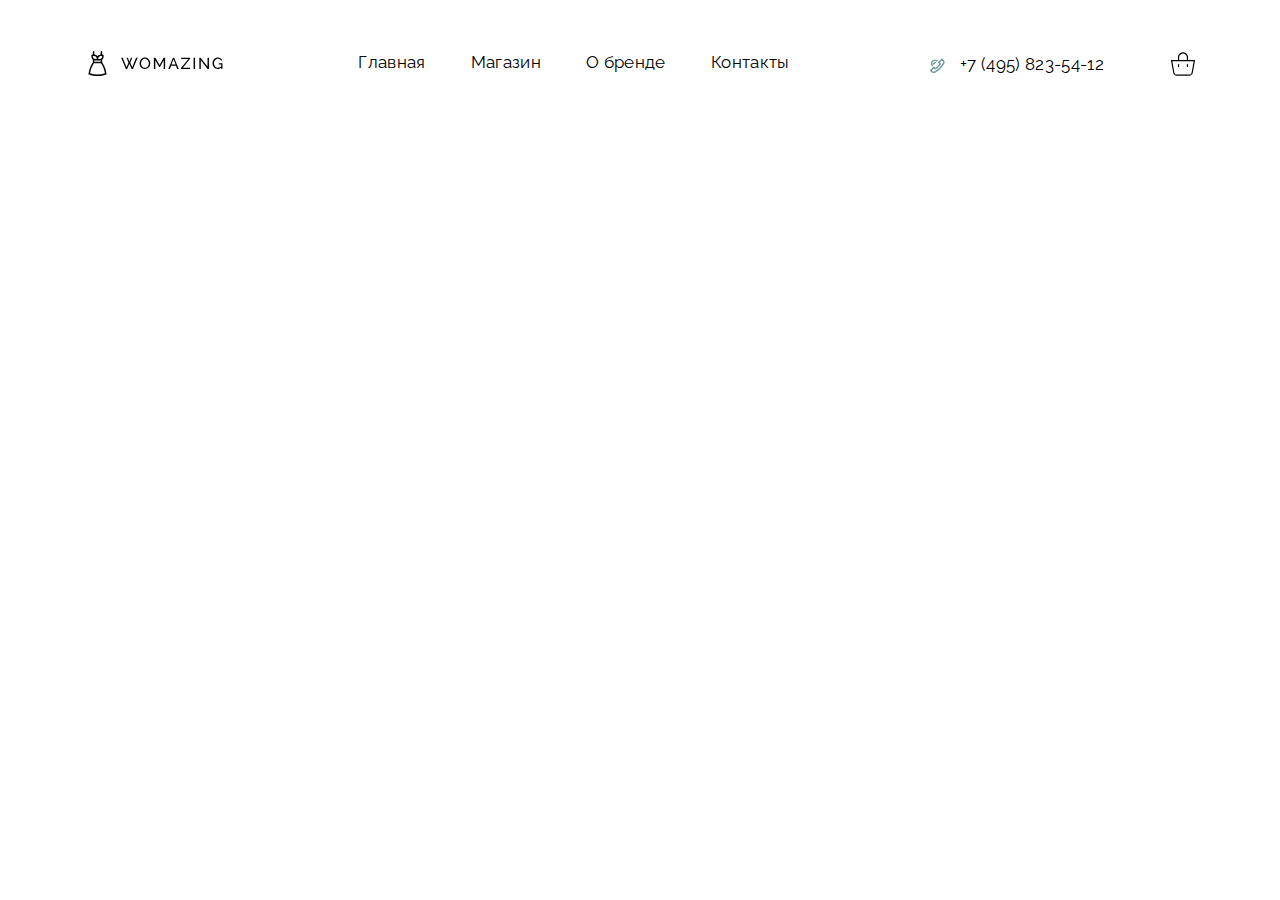
==== about.html @ d6d4c8df "first commit" ====
<!DOCTYPE html>
<html lang="en">
<head>
    <meta charset="UTF-8">
    <meta http-equiv="X-UA-Compatible" content="IE=edge">
    <meta name="viewport" content="width=device-width, initial-scale=1.0">
    <title>Womazing</title>
    <meta name="description" content="Womazing">
	<meta name="keywords" content="магазин, одежда, свитеры, купальники, футболки, покупки онлайн, мода">
	<!-- OG Tags -->
	<meta property="og:title" content="Womazing / Главная">
	<meta property="og:description" content="Womazing">
	<meta property="og:type" content="article">
	<meta property="og:site_name" content="WebCode">
	<!-- Styling -->
	<meta name="theme-color" content="#4985FF">
	<link rel="icon" type="image/png" href="./img/favicon.png">
    <!-- Bootstrap -->
    <!-- CSS -->
    <link href="https://fonts.googleapis.com/css2?family=Raleway:wght@400;500;700&display=swap" rel="stylesheet">
    <link rel="stylesheet" href="./css/style.css">
</head>
<body>
    <header class="header" id="header">
        <div class="container">
            <div class="header__wrapper">
                <div class="header__menu_wrapper">
                    <div class="header__menu_logo-wrap">
                        <a href="index.html" class="header__menu_logo-link">
                            <img src="./img/logo.svg" alt="logo" class="header__menu_logo-img">
                        </a>
                    </div>
                    <nav class="header__menu_links_wrap">
                        <ul class="header__menu_list">
                            <li class="header__menu_item">
                                <a href="./index.html" class="header__menu_link">
                                    Главная
                                </a>
                            </li>
                            <li class="header__menu_item">
                                <a href="./shop.html" class="header__menu_link">
                                    Магазин
                                </a>
                            </li>
                            <li class="header__menu_item">
                                <a href="./about.html" class="header__menu_link">
                                    О бренде
                                </a>
                            </li>
                            <li class="header__menu_item">
                                <a href="./contacts.html" class="header__menu_link">
                                    Контакты
                                </a>
                            </li>
                        </ul>
                    </nav>
                    <div class="header__menu_contacts-wrap">
                        <div class="header__menu_contact_wrapper">
                            <img src="./img/tel-icon.svg" alt="tel" class="header__menu_contact_icon-tel">
                            <a href="tel:+74958235412" class="header__menu_contact_link">
                                +7 (495) 823-54-12
                            </a>
                        </div>
                        <div class="header__menu_contact_basket_wrap">
                            <a href="./basket.html" class="header__menu_contact_basket-link">
                                <img src="./img/basket.svg" alt="" class="header__menu_contact_basket-img">
                            </a>
                        </div>
                    </div>
                </div>
            </div>
        </div>
    </header>
</body>
</html>
---- css/style.css ----
* {
    margin: 0;
	padding: 0;
	box-sizing: border-box;
	transition: all 0.5s ease 0s;
}

body {
    margin: 0;
	padding: 0;
	font-family: 'Raleway', sans-serif;
	font-weight: 400;
	font-size: 17px;
	color: #000000;
	line-height: 1.40em;
    letter-spacing: 0.02em;
}

:root {
    --btn-bg-color: #6E9C9F;
	--menu-color: #6E9C9F;
}

.container {
    width: 1110px;
    margin: 0 auto;
}

button,
button:hover,
button:focus {
	font-family: inherit;
	outline: none;
	border: none;
    transition: all 0.5s ease;
}

h1, h2, h3, h4, h5, h6 {
    padding: 0;
	margin: 0;
	font-weight: 500;
	color: #000000;
    line-height: 1.10em;
	letter-spacing: 0.02em;
}

p {
    margin: 0;
}

ul, li {
	display: block;
	padding: 0;
	margin: 0;
}

a {
    color: #000000;
	text-decoration: none;
    transition: all 0.5s ease;
}

a:hover {
	color: #1b1c1e;
    transition: all 0.5s ease;
}

.btn {
	padding: 22px 50px;
	background-color: var(--btn-bg-color);
	color: #fff;
	font-size: 17px;
	font-weight: 400;
	display: block;
	transition: all 0.5s ease;
	text-align: center;
    border-radius: 0;
}
button {
	cursor: pointer;
}

.btn:hover {
	background: #509498;
	color: #fff;
	box-shadow: 0 8px 20px rgb(37 0 249 / 25%);
}

.btn:active {
	background: #509498;;
	box-shadow: none
}

.img {
	max-width: 100%;
}

/* Header */

.header {
	position: relative;
    padding-top: 51px;
}
.background__header {
	position: absolute;
	top: 0;
	right: 0;
	width: 44%;
	height: 108%;
	background: #F1EADC;
	z-index: -1;
}
.header__wrapper {
}
.header__menu_wrapper {
    display: flex;
    justify-content: space-between;
}
.header__menu_links_wrap {
}
.header__menu_links_wrap {
}
.header__menu_list {
    display: flex;
    gap: 45px;
}
.header__menu_item .header__menu_link {
	display: inline-block;
	text-align: center;
}
.header__menu_link-w-700 {
	font-weight: 700;
	color: var(--menu-color);
}
.header__menu_link:hover {
	font-weight: 700;
	color: var(--menu-color);
}
.header__menu_link::after {
	display: block;
    content:attr(title);
    font-weight: 700;
    height: 1px;
    color: transparent;
    overflow: hidden;
    visibility: hidden;
    margin-bottom: -1px;
}
.header__menu_contacts-wrap {
    display: flex;
    align-items: center;
}
.header__menu_contact_wrapper {
    display: flex;
	margin-right: 67px;
}
.header__menu_contact_btn {
	background: none;
}
.header__menu_contact_icon-tel {
}
.header__menu_contact_icon-tel {
	background-image: url(../img/tel-icon.svg);
	width: 27px;
	height: 27px;
	margin-right: 9px;
}
.header__menu_contact_icon-tel:hover {
	 background-image: url(../img/tel-icon-hover.svg);
	 width: 27px;
	 height: 27px;
}

.header__menu_contact_link {
}
.header__menu_contact_basket_wrap {
}
.header__menu_contact_basket-link {
}
.header__menu_contact_basket-img {
}

/* Modal */

.header__modal-window_wrapper {
	display: none;
	position: absolute;
	z-index: 10;
    transition: all 0.5s ease-in 0s;
}
.header__modal-window_wrapper.active {
	display: block;
}
.header__overlay-modal {
	position: fixed;
    top: 0;
    left: 0;
    width: 100%;
    height: 100%;
    z-index: 1;
    background-color: rgba(110, 156, 159, 0.95);
    opacity: 0.5;	
}
.header__modal-window_form_wrapper {
	position: fixed;
    padding: 70px;
    top: 50%;
    left: 50%;
    transform: translate(-50%,-50%);
    width: 491px;
    height: auto;
    z-index: 5;
    background-color: #ffffff;
    box-shadow: 0px 20px 40px rgba(0, 0, 0, 0.09);
}
.header__modal-window_form_btn-close {
	position: absolute;
    background: none;
    right: 32px;
    top: 32px;
	cursor: pointer;
}
.header__modal-window_form_title {
	font-weight: 700;
    font-size: 25px;
    text-align: center;
    margin-bottom: 35px;
}
.header__modal-window_form {
	display: flex;
    flex-direction: column;
    border: none;
}
.header__modal-window_form_input {
	height: 40px;
    margin-bottom: 35px;
    border: none;
    border-bottom: 1px solid #000000;
}
.header__modal-window_form-btn {
	width: auto;
}
.header__modal-window-set {
	display: none;
    padding: 70px;
    position: fixed;
    top: 50%;
    left: 50%;
    transform: translate(-50%,-50%);
    width: auto;
    height: auto;
    z-index: 2;
    background-color: #ffffff;
    box-shadow: 0px 20px 40px rgba(0, 0, 0, 0.09);
    background: #fff;
    flex-direction: column;
    align-items: center;
}
.header__modal-window-set.active {
    display: flex;
    flex-direction: column;
    align-items: center;
}
.header__modal-window-set_title {
	font-size: 25px;
    margin-bottom: 35px;
}
.header__modal-window-set_btn {
	padding: 22px 50px;
    font-size: 17px;
    color: var(--menu-color);
    border: 1px solid #6E9C9F;
    order: 1;
}
.header__modal-window-set_btn:hover {
    background: #6E9C9F;
    color: #fff;
}


.header__offer-flex-wrap {
	display: flex;
	justify-content: space-between;
}
.header__offer_wrapper {
	margin-top: 186px;
	width: 563px;
}
.header__offer {
}
.header__offer_slider {
	margin-bottom: 52px;
}
.active {
}
.header__offer_title {
	font-size: 55px;
	margin-bottom: 45px;
}
.header__offer_text {
	font-size: 20px;
	text-align: right;
	width: 385px;
}
.header__offer_btn {
	display: flex;
	align-items: center;
	margin-left: 90px;
}
.header__offer_btn-arrow {
	display: inherit;
	background-color: rgba(110, 156, 159, 0.1);
	background-repeat: no-repeat;
	background-position: center;
}
.header__offer_btn-arrow-icon {
	padding: 20px 27px;
}
.header__offer_btn-link {
}

.scrollbars {
    display: flex;
    justify-content: center;
	margin-top: 126px;
    margin-left: 286px;
}

.scrollbar {
    background: #D1D1D1;
    width: 30px;
    height: 4px;
    margin-right: 12px;
    cursor: pointer;
}

.scrollbar.active {
    background: #000000;
}
.header__offer-img_wrapper {
	position: relative;
}
.header__offer-img-home {
	margin-top: 41px;
}
.header__offer-img-two {
	position: absolute;
    top: 123px;
    right: -83px;
}
.header__offer-img-three {
	position: absolute;
	left: -130px;
	bottom: -60px;
}
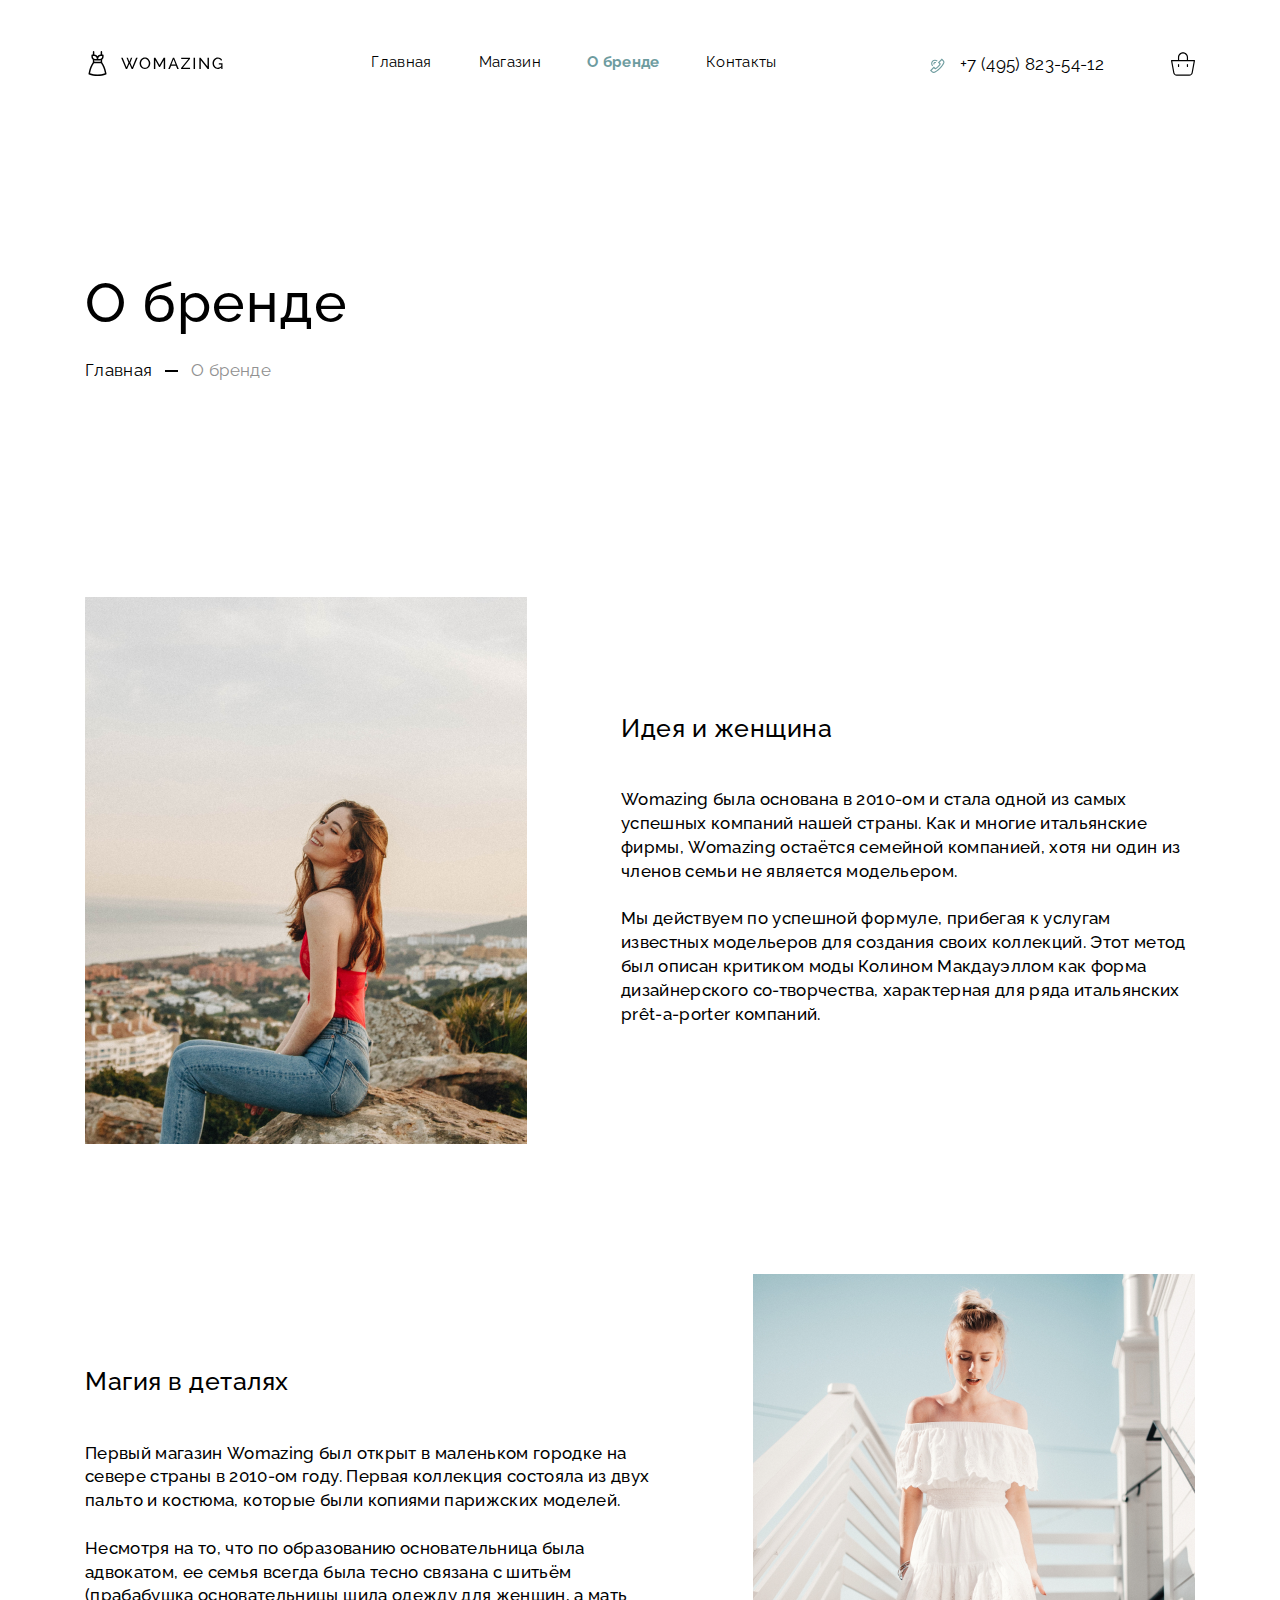
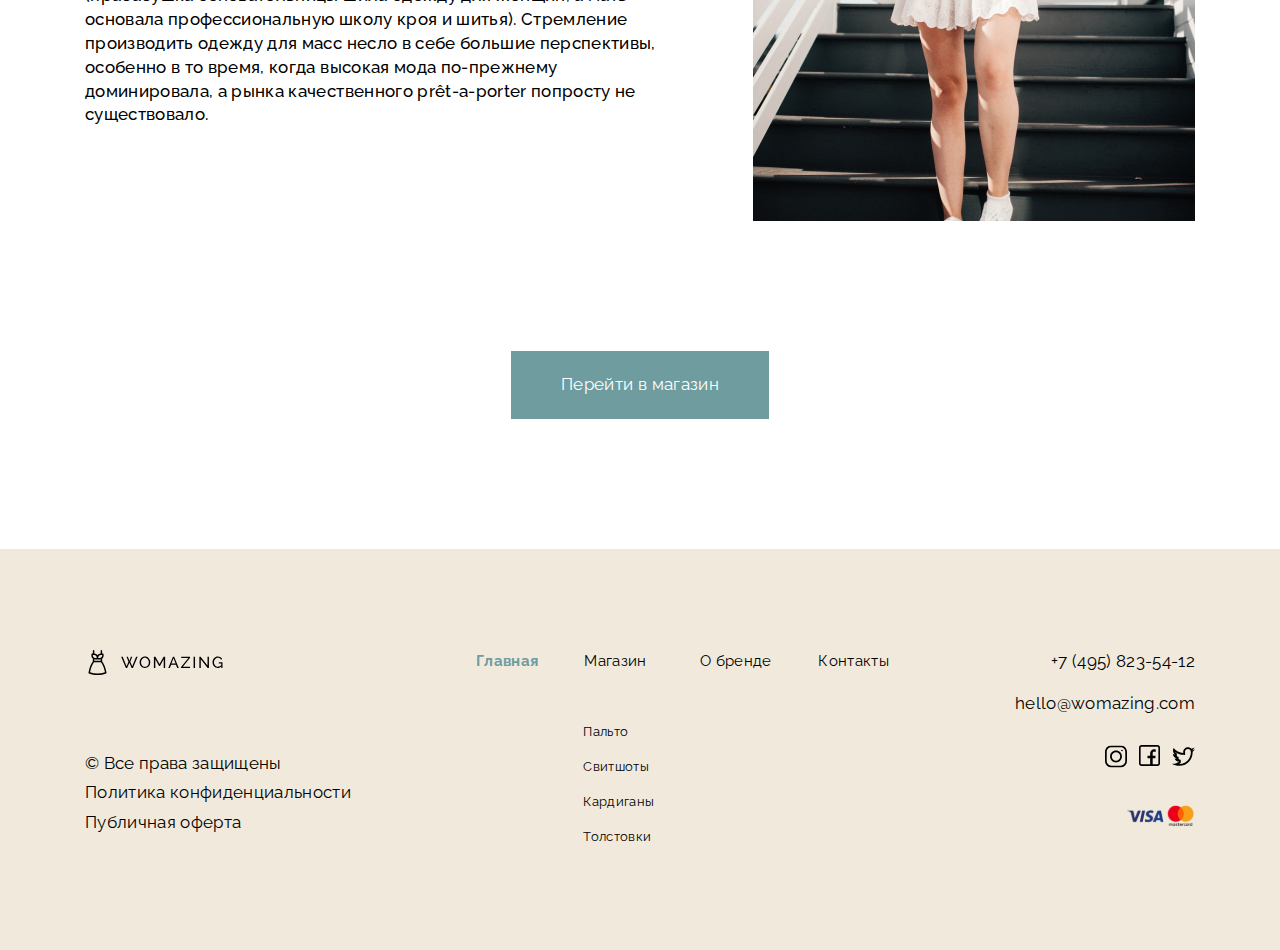
==== commit 90e6c7f4: "finished the layout" ====
--- a/about.html
+++ b/about.html
@@ -1,5 +1,5 @@
 <!DOCTYPE html>
-<html lang="en">
+<html lang="ru">
 <head>
     <meta charset="UTF-8">
     <meta http-equiv="X-UA-Compatible" content="IE=edge">
@@ -33,22 +33,22 @@
                     <nav class="header__menu_links_wrap">
                         <ul class="header__menu_list">
                             <li class="header__menu_item">
-                                <a href="./index.html" class="header__menu_link">
+                                <a href="./index.html" title="Главная" class="header__menu_link">
                                     Главная
                                 </a>
                             </li>
                             <li class="header__menu_item">
-                                <a href="./shop.html" class="header__menu_link">
+                                <a href="./shop.html" title="Магазин" class="header__menu_link">
                                     Магазин
                                 </a>
                             </li>
                             <li class="header__menu_item">
-                                <a href="./about.html" class="header__menu_link">
+                                <a href="./about.html" title="О бренде" class="header__menu_link header__menu_link-w-700">
                                     О бренде
                                 </a>
                             </li>
                             <li class="header__menu_item">
-                                <a href="./contacts.html" class="header__menu_link">
+                                <a href="./contacts.html" title="Контакты" class="header__menu_link">
                                     Контакты
                                 </a>
                             </li>
@@ -56,7 +56,9 @@
                     </nav>
                     <div class="header__menu_contacts-wrap">
                         <div class="header__menu_contact_wrapper">
-                            <img src="./img/tel-icon.svg" alt="tel" class="header__menu_contact_icon-tel">
+                            <button type="button" class="header__menu_contact_btn" id="btnOpenModal">
+                                <div class="header__menu_contact_icon-tel"></div>
+                            </button>
                             <a href="tel:+74958235412" class="header__menu_contact_link">
                                 +7 (495) 823-54-12
                             </a>
@@ -67,9 +69,202 @@
                             </a>
                         </div>
                     </div>
+
+                    <!-- Modal -->
+                    <div class="header__modal-window_wrapper" id="modalWindow">
+                        <div class="header__overlay-modal" id="header__overlay-modal"></div>
+                        <div class="header__modal-window_form_wrapper">
+                            <button class="header__modal-window_form_btn-close" id="btnCloseModal">
+                                <img src="./img/Close.svg" alt="" class="header__modal-window_form_icon-close">
+                            </button>
+                            <h4 class="header__modal-window_form_title">
+                                Заказать обратный звонок
+                            </h4>
+                            <form action="" class="header__modal-window_form" id="header__modal-window_form">
+                                <input type="text" class="header__modal-window_form_input" name="name"  placeholder="Имя" required>
+
+                                <input type="email" class="header__modal-window_form_input" name="email"  placeholder="E-mail" required>
+
+                                <input type="tel" class="header__modal-window_form_input" name="phone"  placeholder="Телефон" required>
+
+                                <button type="submit" class="header__modal-window_form-btn btnBac" id="btnFormRequestCall"  data-submit="">
+                                    Заказать звонок
+                                </button>
+                            </form>
+                        </div>
+                        <div class="header__modal-window-set" id="modalWindowSet">
+                            <h4 class="header__modal-window-set_title">
+                                Отлично! Мы скоро вам перезвоним.
+                            </h4>
+                            <button type="reset" class="btnTransparent header__modal-window-set-close close" id="btnCloseModalSet">
+                                Закрыть
+                            </button>
+                        </div>
+                    </div>
+                    <!-- Modal end -->
+                </div>
+                <div class="header__title-link_wrapper">
+                    <div class="header__title_wrapper">
+                        <h2 class="header__title">
+                            О бренде
+                        </h2>
+                    </div>
+                    <div class="header__link_wrapper">
+                        <a href="./index.html" class="header__link">
+                            Главная
+                        </a>
+                        <span class="border-hyphen">
+                        </span>
+                        <a href="" class="header__link disabled">
+                            О бренде
+                        </a>
+                    </div>
                 </div>
             </div>
         </div>
     </header>
+
+    <section class="aboutProducts" id="aboutProducts">
+        <div class="container">
+            <div class="aboutProducts__flex_wrapper">
+                <div class="aboutProducts__card_wrapper">
+                    <div class="aboutProducts__cardOne_img_wrapper">
+                        <img src="./img/photo-about-women-red.png" alt="" class="aboutProducts__cardOne_img">
+                    </div>
+                    <div class="aboutProducts__cardOne_offer_wrapper">
+                        <h5 class="aboutProducts__cardOne_offer_title">
+                            Идея и женщина
+                        </h5>
+                        <p class="aboutProducts__cardOne_offer_text">
+                            Womazing была основана в 2010-ом и стала одной из самых успешных компаний нашей страны. Как и многие итальянские фирмы, Womazing остаётся семейной компанией, хотя ни один из членов семьи не является модельером.
+                            <br><br>
+                            Мы действуем по успешной формуле, прибегая к услугам известных модельеров для создания своих коллекций. Этот метод был описан критиком моды Колином Макдауэллом как форма дизайнерского со-творчества, характерная для ряда итальянских prêt-a-porter компаний. 
+                        </p>
+                    </div>
+                </div>
+                <div class="aboutProducts__card_wrapper">
+                    <div class="aboutProducts__cardOne_offer_wrapper">
+                        <h5 class="aboutProducts__cardOne_offer_title">
+                            Магия в деталях
+                        </h5>
+                        <p class="aboutProducts__cardOne_offer_text">
+                            Первый магазин Womazing был открыт в маленьком городке на севере страны в 2010-ом году. Первая коллекция состояла из двух пальто и костюма, которые были копиями парижских моделей.
+                            <br><br>
+                            Несмотря на то, что по образованию основательница была адвокатом, ее семья всегда была тесно связана с шитьём (прабабушка основательницы шила одежду для женщин, а мать основала профессиональную школу кроя и шитья). Стремление производить одежду для масс несло в себе большие перспективы, особенно в то время, когда высокая мода по-прежнему доминировала, а рынка качественного prêt-a-porter попросту не существовало. 
+                        </p>
+                    </div>
+                    <div class="aboutProducts__cardOne_img_wrapper">
+                        <img src="./img/photo-about-women-white.png" alt="" class="aboutProducts__cardOne_img">
+                    </div>
+                </div>
+                <div class="aboutProducts__btn-link_wrapper">
+                    <a href="./shop.html" class="aboutProducts__btn-link btnBac">
+                        Перейти в магазин
+                    </a>
+                </div>
+            </div>
+        </div>
+    </section>
+
+    <footer class="footer" id="footer">
+        <div class="container">
+            <div class="footer-flex__wrapper">
+                <div class="footer__logo_wrapper">
+                    <div class="footer__logo-icon_wrapper">
+                        <img src="./img/logo.svg" alt="" class="footer__logo-icon">
+                    </div>
+                    <div class="footer__logo-offer_wrapper">
+                        <span class="footer__logo_text">
+                            © Все права защищены
+                        </span>
+                        <a href="#" class="footer__logo_link">
+                            Политика конфиденциальности
+                        </a>
+                        <a href="#" class="footer__logo_link">
+                            Публичная оферта
+                        </a>
+                    </div>
+                </div>
+                <div class="footer__menu_wrapper">
+                    <nav class="header__menu_links_wrap">
+                        <ul class="header__menu_list">
+                            <li class="header__menu_item">
+                                <a href="./index.html" title="Главная" class="header__menu_link header__menu_link-w-700">
+                                    Главная
+                                </a>
+                            </li>
+                            <li class="header__menu_item">
+                                <a href="./shop.html" title="Магазин" class="header__menu_link">
+                                    Магазин
+                                </a>
+                                <div class="footer-menu__link-shop_wrapper">
+                                    <ul class="footer-menu__link-shop_list">
+                                        <li class="footer-menu__link-shop_item">
+                                            <a href="#" class="footer-menu__link-shop_link">
+                                                Пальто
+                                            </a>
+                                        </li>
+                                        <li class="footer-menu__link-shop_item">
+                                            <a href="#" class="footer-menu__link-shop_link">
+                                                Свитшоты
+                                            </a>
+                                        </li>
+                                        <li class="footer-menu__link-shop_item">
+                                            <a href="#" class="footer-menu__link-shop_link">
+                                                Кардиганы
+                                            </a>
+                                        </li>
+                                        <li class="footer-menu__link-shop_item">
+                                            <a href="#" class="footer-menu__link-shop_link">
+                                                Толстовки
+                                            </a>
+                                        </li>
+                                    </ul>
+                                </div>
+                            </li>
+                            <li class="header__menu_item">
+                                <a href="./about.html" title="О бренде" class="header__menu_link">
+                                    О бренде
+                                </a>
+                            </li>
+                            <li class="header__menu_item">
+                                <a href="./contacts.html" title="Контакты" class="header__menu_link">
+                                    Контакты
+                                </a>
+                            </li>
+                        </ul>
+                    </nav>
+                </div>
+                <div class="footer__contact_wrapper">
+                    <div class="footer__contacts_wrapper">
+                        <a href="tel:+74958235412" class="footer__contact_tel">
+                            +7 (495) 823-54-12
+                        </a>
+                        <a href="mailto:hello@womazing.com" class="footer__contact_email">
+                            hello@womazing.com
+                        </a>
+                    </div>
+                    <div class="footer__contact-social_wrapper">
+                        <a href="https://www.instagram.com/" class="footer__massange-btn" rel="nofollow noopener noreferrer" target="_blank">
+                            <img src="./img/instagram.svg" alt="" class="footer__contact-social_img">
+                        </a>
+                        <a href="https://www.facebook.com" class="footer__massange-btn" rel="nofollow noopener noreferrer" target="_blank">
+                            <img src="./img/facebook.svg" alt="" class="footer__contact-social_img">
+                        </a>
+                        <a href="https://twitter.com" class="footer__massange-btn" rel="nofollow noopener noreferrer" target="_blank">
+                            <img src="./img/twitter.svg" alt="" class="footer__contact-social_img">
+                        </a>
+                    </div>
+                    <div class="footer__contact_visa_wrapper">
+                        <img src="./img/visa-mastercard.svg" alt="" class="footer__contact_visa">
+                    </div>
+                </div>
+            </div>
+        </div>
+    </footer>
+    <script src="./js/jquery-3.6.4.min.js"></script>
+    <script src="./js/jquery.validate.min.js"></script>
+    <script src="./js/modal-script.js"></script>
+    <script src="./js/main.js"></script>
 </body>
 </html>--- a/css/style.css
+++ b/css/style.css
@@ -17,7 +17,9 @@
 }
 
 :root {
-    --btn-bg-color: #6E9C9F;
+    --btnB-bg-color: #6E9C9F;
+	--btnT-bg-color: #fff;
+	--white-color: #fff;
 	--menu-color: #6E9C9F;
 }
 
@@ -33,8 +35,15 @@
 	outline: none;
 	border: none;
     transition: all 0.5s ease;
-}
-
+	cursor: pointer;
+}
+input {
+	width: 350px;
+	height: 40px;
+	font-size: 17px;
+	line-height: 140%;
+	letter-spacing: 0.02em
+}
 h1, h2, h3, h4, h5, h6 {
     padding: 0;
 	margin: 0;
@@ -57,36 +66,56 @@
 a {
     color: #000000;
 	text-decoration: none;
+	transition: all 0.5s ease;
+}
+
+a:hover {
     transition: all 0.5s ease;
 }
 
-a:hover {
-	color: #1b1c1e;
-    transition: all 0.5s ease;
-}
-
-.btn {
+a.disabled {
+    pointer-events: none;
+    cursor: default;
+    color: #919191;
+}
+
+.btnBac {
 	padding: 22px 50px;
-	background-color: var(--btn-bg-color);
-	color: #fff;
+	background-color: var(--btnB-bg-color);
+	color: var(--white-color);
+	display: block;
+	text-align: center;
 	font-size: 17px;
-	font-weight: 400;
+	line-height: 140%;
+	letter-spacing: 0.02em;
+}
+.btnTransparent {
+	padding: 22px 50px;
+	background-color: var(--btnT-bg-color);
+	color: var(--menu-color);
+	border: 1px solid #6E9C9F;
 	display: block;
-	transition: all 0.5s ease;
 	text-align: center;
-    border-radius: 0;
-}
-button {
-	cursor: pointer;
-}
-
-.btn:hover {
+	font-size: 17px;
+	line-height: 140%;
+	letter-spacing: 0.02em;
+}
+.btnTransparent:hover {
+	background: var(--btnB-bg-color);
+	color: var(--white-color);
+	border: 1px solid #6E9C9F;
+}
+.btnTransparent:active {
+	background: #509498;;
+	box-shadow: none
+}
+
+.btnBac:hover {
 	background: #509498;
 	color: #fff;
-	box-shadow: 0 8px 20px rgb(37 0 249 / 25%);
-}
-
-.btn:active {
+}
+
+.btnBac:active {
 	background: #509498;;
 	box-shadow: none
 }
@@ -95,30 +124,47 @@
 	max-width: 100%;
 }
 
+section {
+	margin-bottom: 130px;
+}
+
+.header__menu_wrapper.active {
+    position: fixed;
+    padding: 35px 50px;
+    width: 100%;
+    top: 0;
+    left: 0;
+    right: 0;
+    z-index: 1000;
+    background: #FFFFFF;
+    box-shadow: 0px 4px 15px rgba(0, 0, 0, 0.05);
+    animation: 300ms ease-in-out 0s normal none 1 running fadeInDown;
+    -webkit-box-shadow: 0 10px 15px rgb(25 25 25 / 10%);
+	transition: all 0.5s ease 0s;
+}
+
+.headerOneItem {
+	margin: 110px 0 42px;
+}
 /* Header */
 
 .header {
 	position: relative;
-    padding-top: 51px;
+    padding: 51px 0 60px;
 }
 .background__header {
 	position: absolute;
 	top: 0;
 	right: 0;
 	width: 44%;
-	height: 108%;
+	height: 100%;
 	background: #F1EADC;
 	z-index: -1;
-}
-.header__wrapper {
 }
 .header__menu_wrapper {
     display: flex;
     justify-content: space-between;
-}
-.header__menu_links_wrap {
-}
-.header__menu_links_wrap {
+	transition: none;
 }
 .header__menu_list {
     display: flex;
@@ -127,6 +173,7 @@
 .header__menu_item .header__menu_link {
 	display: inline-block;
 	text-align: center;
+	font-size: 15px;
 }
 .header__menu_link-w-700 {
 	font-weight: 700;
@@ -158,8 +205,6 @@
 	background: none;
 }
 .header__menu_contact_icon-tel {
-}
-.header__menu_contact_icon-tel {
 	background-image: url(../img/tel-icon.svg);
 	width: 27px;
 	height: 27px;
@@ -171,27 +216,18 @@
 	 height: 27px;
 }
 
-.header__menu_contact_link {
-}
-.header__menu_contact_basket_wrap {
-}
-.header__menu_contact_basket-link {
-}
-.header__menu_contact_basket-img {
-}
-
 /* Modal */
 
-.header__modal-window_wrapper {
+#modalWindow {
 	display: none;
 	position: absolute;
 	z-index: 10;
     transition: all 0.5s ease-in 0s;
 }
-.header__modal-window_wrapper.active {
+#modalWindow.active {
 	display: block;
 }
-.header__overlay-modal {
+#header__overlay-modal {
 	position: fixed;
     top: 0;
     left: 0;
@@ -213,6 +249,9 @@
     background-color: #ffffff;
     box-shadow: 0px 20px 40px rgba(0, 0, 0, 0.09);
 }
+.header__modal-window-set-close {
+	margin: 0 auto;
+}
 .header__modal-window_form_btn-close {
 	position: absolute;
     background: none;
@@ -240,23 +279,19 @@
 .header__modal-window_form-btn {
 	width: auto;
 }
-.header__modal-window-set {
+#modalWindowSet {
 	display: none;
     padding: 70px;
     position: fixed;
     top: 50%;
     left: 50%;
     transform: translate(-50%,-50%);
-    width: auto;
-    height: auto;
-    z-index: 2;
+    z-index: 8;
     background-color: #ffffff;
     box-shadow: 0px 20px 40px rgba(0, 0, 0, 0.09);
-    background: #fff;
-    flex-direction: column;
-    align-items: center;
-}
-.header__modal-window-set.active {
+	transition: all 0.5s ease-in 0s;
+}
+#modalWindowSet.active {
     display: flex;
     flex-direction: column;
     align-items: center;
@@ -286,12 +321,12 @@
 	margin-top: 186px;
 	width: 563px;
 }
-.header__offer {
-}
-.header__offer_slider {
+.headerSlideOffer {
+	display: none;
 	margin-bottom: 52px;
 }
-.active {
+.headerSlideOffer.active {
+	display: block;
 }
 .header__offer_title {
 	font-size: 55px;
@@ -316,33 +351,36 @@
 .header__offer_btn-arrow-icon {
 	padding: 20px 27px;
 }
-.header__offer_btn-link {
-}
-
-.scrollbars {
+.header__scrollbars {
     display: flex;
+	gap: 12px;
     justify-content: center;
 	margin-top: 126px;
     margin-left: 286px;
 }
 
-.scrollbar {
+.header__scrollbar {
     background: #D1D1D1;
     width: 30px;
     height: 4px;
-    margin-right: 12px;
     cursor: pointer;
 }
 
-.scrollbar.active {
+.header__scrollbar.active {
     background: #000000;
 }
 .header__offer-img_wrapper {
 	position: relative;
-}
-.header__offer-img-home {
 	margin-top: 41px;
 }
+
+.headerSlideImg {
+	display: none;
+}
+.headerSlideImg.active {
+	display: block;
+}
+
 .header__offer-img-two {
 	position: absolute;
     top: 123px;
@@ -352,4 +390,689 @@
 	position: absolute;
 	left: -130px;
 	bottom: -60px;
+}
+
+.header__title-link_wrapper {
+	margin-top: 190px;
+	margin-bottom: 154px;
+}
+.header__title_wrapper {
+	margin-bottom: 26px;
+}
+.header__title {
+	font-size: 55px;
+}
+.header__link_wrapper {
+	display: flex;
+    gap: 13px;
+    align-items: center;
+}
+.border-hyphen {
+	width: 13px;
+	border: 1px solid black;
+}
+
+/* New Collection */
+
+.newCollection {
+	margin-top: 130px;
+}
+.newCollection__title_wrapper {
+	margin-bottom: 92px;
+}
+.newCollection__title {
+	font-size: 40px;
+}
+.newCollection__carts_wrapper {
+	display: grid;
+	grid-template-columns: 1fr 1fr 1fr;
+	grid-template-rows: auto;
+	gap: 30px;
+	margin-bottom: 65px;
+}
+.newCollection__cart_wrapper {
+	text-align: center;
+}
+.newCollection__cart-img_wrap {
+	position: relative;
+}
+.newCollection__cart-img {
+	display: flex;
+}
+.newCollection__cart-img-overlay {
+	position: absolute;
+	top: 0;
+    bottom: 0;
+    left: 0;
+    right: 0;
+    opacity: 0;
+    background: url(../img/arrow-hover.svg) no-repeat center center, rgba(110, 156, 159, 0.64);
+}
+.newCollection__cart-img-overlay:hover {
+	opacity: 1;
+}
+.newCollection__cart_title {
+	font-size: 20px;
+	margin-top: 24px;
+	margin-bottom: 7px;
+}
+.newCollection__cart-price-discount {
+	text-decoration-line: line-through;
+	color: #9C9C9C;
+	font-size: 15px;
+	margin-right: 10px;
+}
+.newCollection__cart-price {
+	font-size: 15px;
+	color: #998E78;
+}
+.newCollection__link_wrapper {
+	display: flex;
+  	justify-content: center;
+}
+
+/* Important */
+
+.important__title_wrapper {
+	margin-bottom: 92px;
+}
+.important__title {
+	font-size: 40px;
+}
+.important__carts_wrapper {
+	display: grid;
+	grid-template-columns: 1fr 1fr 1fr;
+	grid-template-rows: 1fr;
+	gap: 30px;
+}
+.important__cart-offer_wrapper {
+	width: 305px;
+}
+.important__cart_title {
+	margin-top: 37px;
+	margin-bottom: 24px;
+	font-size: 25px;
+}
+.important__cart_text {
+	font-weight: 500;
+}
+
+/* Dream Team */
+
+.dreamTeam__flex_wrapper {
+	display: flex;
+	align-items: center;
+	justify-content: space-between;
+}
+.dreamTeam__title {
+	font-size: 40px;
+	margin-bottom: 92px;
+}
+.dreamTeam__slides_wrapper {
+	position: relative;
+}
+.dreamTeam__slide {
+	display: none;
+}
+.dreamTeam__slide.active {
+	position: relative;
+	display: block;
+}
+.dreamTeam__scrollbars {
+	position: absolute;
+    display: flex;
+	justify-content: center;
+	gap: 12px;
+	bottom: 61px;
+	left: 0;
+	right: 0;
+}
+.dreamTeam__scrollbar {
+    background: rgba(255, 255, 255, 0.36);;
+    width: 30px;
+    height: 4px;
+    cursor: pointer;
+}
+.dreamTeam__scrollbar.active {
+    background: #FFFFFF;
+}
+.dreamTeam__nav-arrow_wrapper {
+	display: flex;
+    align-items: center;
+}
+.dreamTeam__nav-arrow-prev {
+	position: absolute;
+	left: -61px;
+	top: 0;
+	bottom: 0;
+	background: none;
+}
+.dreamTeam__nav-arrow-next {
+	position: absolute;
+	right: -59px;
+	top: 0;
+	bottom: 0;
+	background: none;
+}
+
+.dreamTeam__offer_wrapper {
+	width: 255px;
+	display: flex;
+	flex-direction: column;
+    gap: 28px;
+}
+.dreamTeam__offer_title {
+	font-size: 25px;
+}
+.dreamTeam__offer_text {
+	font-weight: 500;
+}
+.dreamTeam__offer_link {
+	color: #6E9C9F;
+}
+.dreamTeam__offer_link:hover {
+	text-decoration: underline;
+}
+
+/* Footer */
+
+.footer {
+	background: #F1EADC;
+	padding: 101px 0;
+}
+.footer-flex__wrapper {
+	display: flex;
+	justify-content: space-between;
+}
+.footer__logo-icon_wrapper {
+	margin-bottom: 70px;
+}
+.footer__logo-offer_wrapper {
+	display: flex;
+    flex-direction: column;
+	gap: 6px;
+}
+.footer-menu__link-shop_wrapper {
+	margin-top: 39px;
+}
+.footer-menu__link-shop_item {
+	margin-bottom: 10px;
+}
+.footer-menu__link-shop_item:last-child {
+	margin-bottom: 0px;
+}
+.footer-menu__link-shop_link {
+	font-size: 13px;
+}
+.footer-menu__link-shop_link:hover {
+	color: #6E9C9F;
+}
+.footer__contact_wrapper {
+	display: flex;
+	flex-direction: column;
+	align-items: flex-end;
+	gap: 30px;
+}
+.footer__contact_tel {
+	margin-bottom: 9px;
+}
+.footer__contact-social_wrapper {
+	display: flex;
+	gap: 12px;
+}
+.footer__contacts_wrapper {
+    display: flex;
+    flex-direction: column;
+	align-items: flex-end;
+    gap: 9px;
+}
+
+/* productCard */
+
+.productCard__tabs_wrapper {
+	display: flex;
+    gap: 10px;
+	margin-bottom: 92px;
+}
+.productCard__tab {
+	font-weight: 500;
+	font-size: 17px;
+	line-height: 140%;
+	background: #FFFFFF;
+	letter-spacing: 0.02em;
+	border: 1px solid #000000;
+	padding: 19px 65px;
+}
+.productCard__tab:hover {
+	color: #fff;
+	background: #000000;
+	border: 1px solid #000000;
+	padding: 19px 65px;
+}
+.productCard__tab.active {
+	color: #fff;
+	background: #000000;
+	border: 1px solid #000000;
+	padding: 19px 65px;
+}
+.productCards {
+	gap: 65px 30px;
+}
+.productCard__quantity {
+	color: #808080;
+	margin-bottom: 65px;
+}
+.productCard__tabs-link_wrapper {
+	display: flex;
+	gap: 14px;
+	align-items: center;
+	justify-content: center;
+}
+.productCard__tab-link_btn {
+	font-weight: 500;
+	font-size: 17px;
+	line-height: 140%;
+	background: #FFFFFF;
+	letter-spacing: 0.02em;
+	border: 1px solid #000000;
+	padding: 9px 16px;
+}
+.productCard__tab-link_btn:hover {
+	color: #fff;
+	background: #000000;
+	border: 1px solid #000000;
+}
+.productCard__tab-link_btn.active {
+	color: #fff;
+	background: #000000;
+	border: 1px solid #000000;
+}
+
+/* cardProduct */
+
+.cardProductItem__flex-wrapper {
+	display: flex;
+	align-items: center;
+	gap: 74px;
+}
+.cardProductItem__img {
+	width: 536px;
+    height: 729px;
+    object-fit: cover;
+}
+.cardProductItem-offer_wrapper {
+	display: flex;
+	flex-direction: column;
+	gap: 59px;
+}
+.cardProductItem-offer__card-price_wrapper {
+	display: flex;
+    align-items: center;
+}
+.cardProductItem-offer__card-price-discount {
+	text-decoration-line: line-through;
+	color: #9C9C9C;
+	font-size: 30px;
+}
+.cardProductItem-offer__card-price {
+	font-size: 40px;
+	color: #998E78;
+	margin-right: 29px;
+}
+.cardProductItem-offer__size-btn_wrap {
+	display: flex;
+	gap: 14px;
+}
+.cardProductItem-offer__title {
+	margin-bottom: 34px;
+}
+.cardProductItem-offer__size-btn {
+	font-weight: 500;
+	width: 41px;
+	height: 41px;
+	background-color: #FFFFFF;
+	color: #000000;
+	border: 1px solid #000000;
+}
+.cardProductItem-offer__size-btn:hover {
+	background-color: #000000;
+	color: #FFFFFF;
+	border: 1px solid #000000;
+}
+.cardProductItem-offer__size-btn:active {
+	background-color: #000000;
+	color: #FFFFFF;
+	border: 1px solid #000000;
+}
+.cardProductItem-offer__size-btn.active {
+	background-color: #000000;
+	color: #FFFFFF;
+	border: 1px solid #000000;
+}
+.cardProductItem-offer__size-btn-color_wrap {
+	display: flex;
+	align-items: center;
+	gap: 14px;
+}
+.cardProductItem-offer__size-btn-color {
+	width: 41px;
+	height: 41px;
+	border-radius: 100px;
+}
+.cardProductItem-offer__size-btn-color.active {
+	border: 1px solid #000000;
+}
+.cardProductItem-offer__quantity_wrapper {
+	display: flex;
+	align-items: center;
+	gap: 11px;
+}
+.cardProductItem-offer__quantity_input {
+	width: 68px;
+    height: 68px;
+    text-align: center;
+	border: 1px solid #AFAFAF;
+}
+.cardProductItems__related-products_wrapper {
+	margin-top: 130px;
+}
+.cardProductItems__related-products_title {
+	font-size: 40px;
+	margin-bottom: 67px;
+}
+.cardProductItems__related-products_card_wrapper {
+	display: flex;
+	align-items: center;
+	gap: 30px;
+}
+
+/* About Products */
+
+.aboutProducts__flex_wrapper {
+	display: flex;
+	flex-direction: column;
+	gap: 130px;
+}
+.aboutProducts__card_wrapper {
+	display: flex;
+	align-items: center;
+	justify-content: space-between;
+    gap: 94px;
+}
+.aboutProducts__cardOne_img_wrapper {
+	width: 442px;
+	height: 547px;
+}
+.aboutProducts__cardOne_img {
+	width: 442px;
+	height: 547px;
+	object-fit: none;
+}
+.aboutProducts__cardOne_offer_title {
+	font-size: 25px;
+	margin-bottom: 46px;
+}
+.aboutProducts__cardOne_offer_text {
+	font-weight: 500;
+
+}
+.aboutProducts__btn-link_wrapper {
+	display: flex;
+	justify-content: center;
+}
+
+/* Contacts */
+
+#map {
+	width: 100%;
+	height: 476px;
+	background: #DDDDDD;
+}
+.contacts__offer_wrapper {
+	display: flex;
+	align-items: center;
+	gap: 98px;
+}
+.contacts__offer_title {
+	margin-bottom: 19px;
+}
+.contacts__offer_link {
+	font-size: 20px;
+	font-weight: 500;
+}
+.contacts__form_wrapper {
+	display: flex;
+	flex-direction: column;
+	align-items: flex-start;
+	gap: 62px;
+}
+.contacts__form_title {
+	font-size: 25px;
+}
+.contacts__form-send {
+	width: 443px;
+	display: flex;
+	flex-direction: column;
+	align-items: flex-start;
+	border: none;
+}
+.contacts__form-send_input {
+	height: 40px;
+	margin-bottom: 35px;
+	border: none;
+	border-bottom: 1px solid #000000;
+}
+.contacts__form-send-massange {
+	width: 443px;
+	max-width: 443px;
+	height: 134px;
+	font-family: 'Raleway';
+	font-weight: 500;
+	font-size: 17px;
+	line-height: 140%;
+	letter-spacing: 0.02em;
+	margin-bottom: 35px;
+	border: none;
+	border-bottom: 1px solid #000000;
+}
+.contacts__form_modal-set_title {
+	padding: 30px 76px;
+	background: #F1EADC;
+}
+.contacts__form_modal-set {
+	display: none;
+}
+.contacts__form_modal-set.active {
+	display: block;
+}
+
+/* Basket */
+
+.basketProduct__table {
+	width: 100%;
+	margin-bottom: 72px;
+	border-collapse: collapse;
+}
+.basketProduct__table_title-wrapper {
+	display: table-row;
+	border-bottom: 1px solid #CCCCCC;
+	text-align: left;
+}
+.basketProduct__table_title {
+	padding-bottom: 26px;
+	font-weight: 500;
+}
+tr.basketProduct__table_card-product_wrapper td {
+	padding-top: 49px;
+}
+.basketProduct__table_card-product-img_wrapper {
+	display: flex;
+	align-items: center;
+}
+.basketProduct__table_card-product_title-product_cross-img {
+	margin-right: 51px;
+}
+.basketProduct__table_card-product_img {
+	margin-right: 36px;
+	height: 179px;
+}
+.basketProduct__table_card-product_quanity_input {
+	width: 47px;
+	height: 47px;
+	border: 1px solid #AFAFAF;
+	text-align: center;
+}
+.basketProduct__btns_wrapper {
+	display: flex;
+	align-items: center;
+	justify-content: space-between;
+	margin-bottom: 88px;
+}
+.basketProduct__btn-coupon_wrapper {
+	display: flex;
+	align-items: center;
+	gap: 16px;
+}
+.basketProduct__btn-coupon-input {
+	width: 255px;
+	height: 68px;
+	border: none;
+	border-bottom: 1px solid #000000;
+}
+.basketProduct__total-price_wrapper {
+	margin-left: 50%;
+}
+.basketProduct__total-price-summary_wrapper {
+	margin-bottom: 20px;
+}
+.basketProduct__total-price-summary {
+	margin-right: 20px;
+	font-weight: 500;
+}
+.basketProduct__total-price-summaryPrice {
+	font-weight: 500;
+}
+.basketProduct__total-price-btn_flex-wrapper {
+	display: flex;
+	align-items: center;
+	gap: 15px;
+}
+.basketProduct__total-price-subtotal-wrapper {
+	padding: 16px 51px 17px 31px;
+	background: #F1EADC; 
+}
+.basketProduct__total-price-subtotal {
+	font-weight: 500;
+	font-size: 25px;
+	line-height: 140%;
+	letter-spacing: 0.02em;
+	margin-right: 69px;
+}
+.basketProduct__total-price-subtotal:last-child {
+	margin-right: 0;
+}
+
+/* Checkout */
+
+.checkout__flex-wrapper {
+	display: flex;
+	justify-content: space-between;
+}
+.checkout-form__flex-wrapper {
+	display: flex;
+	flex-direction: column;
+	gap: 35px;
+	margin-bottom: 81px;
+}
+.checkout-form__flex-wrapper:last-child {
+	margin-bottom: 0;
+	gap: 0;
+}
+.checkout-form__title {
+	font-size: 25px;
+	margin-bottom: 47px;
+}
+.checkout__input {
+	border: none;
+	border-bottom: 1px solid #000000;
+}
+.checkout__massange-form {
+	width: auto;
+}
+.checkout__order-total_wrapper {
+	margin-bottom: 145px;
+}
+.checkout__order {
+	padding-bottom: 30px;
+	padding-right: 73px;
+	font-weight: 500;
+	font-size: 20px;
+}
+.checkout__order:last-child {
+	padding-right: 0px;
+}
+.checkout__order_title {
+	font-weight: 500;
+	font-size: 20px;
+}
+.checkout__order_title-bcg {
+	padding: 15px 0 14px;
+}
+.checkout__order_bacg-pos {
+	position: relative;
+}
+.checkout__order_bacg {
+	background: #F1EADC;
+}
+.way-pay__radio-btn_list {
+	margin-bottom: 47px;
+}
+.way-pay__radio-btn_item {
+    display: flex;
+    align-items: center;
+    margin-bottom: 15px;
+}
+.way-pay__radio-btn_item input[type=radio] {
+    display: none;
+}
+.way-pay__radio-btn_item label {
+	display: inline-block;
+    cursor: pointer;
+    width: 22px;
+    height: 22px;
+    border: 1px solid #000000;
+    position: relative;
+    background: none;
+    user-select: none;
+    margin-right: 14px;
+}
+.way-pay__radio-btn_item input[type=radio]:checked + label {
+	background: url(../img/checkout.svg) no-repeat;
+    border: none;
+}
+
+/* Success */ 
+
+.success__flex-wrap {
+	display: flex;
+	justify-content: space-between;
+	align-items: center;
+}
+.success-wrapper {
+	display: flex;
+	align-items: center;
+	gap: 32px;
+}
+.success__img {
+}
+.success__wrap-text {
+}
+.success__title {
+	margin-bottom: 17px;
+	font-size: 25px;
+}
+.success__text {
+	font-weight: 500;
+}
+.btnBac {
 }